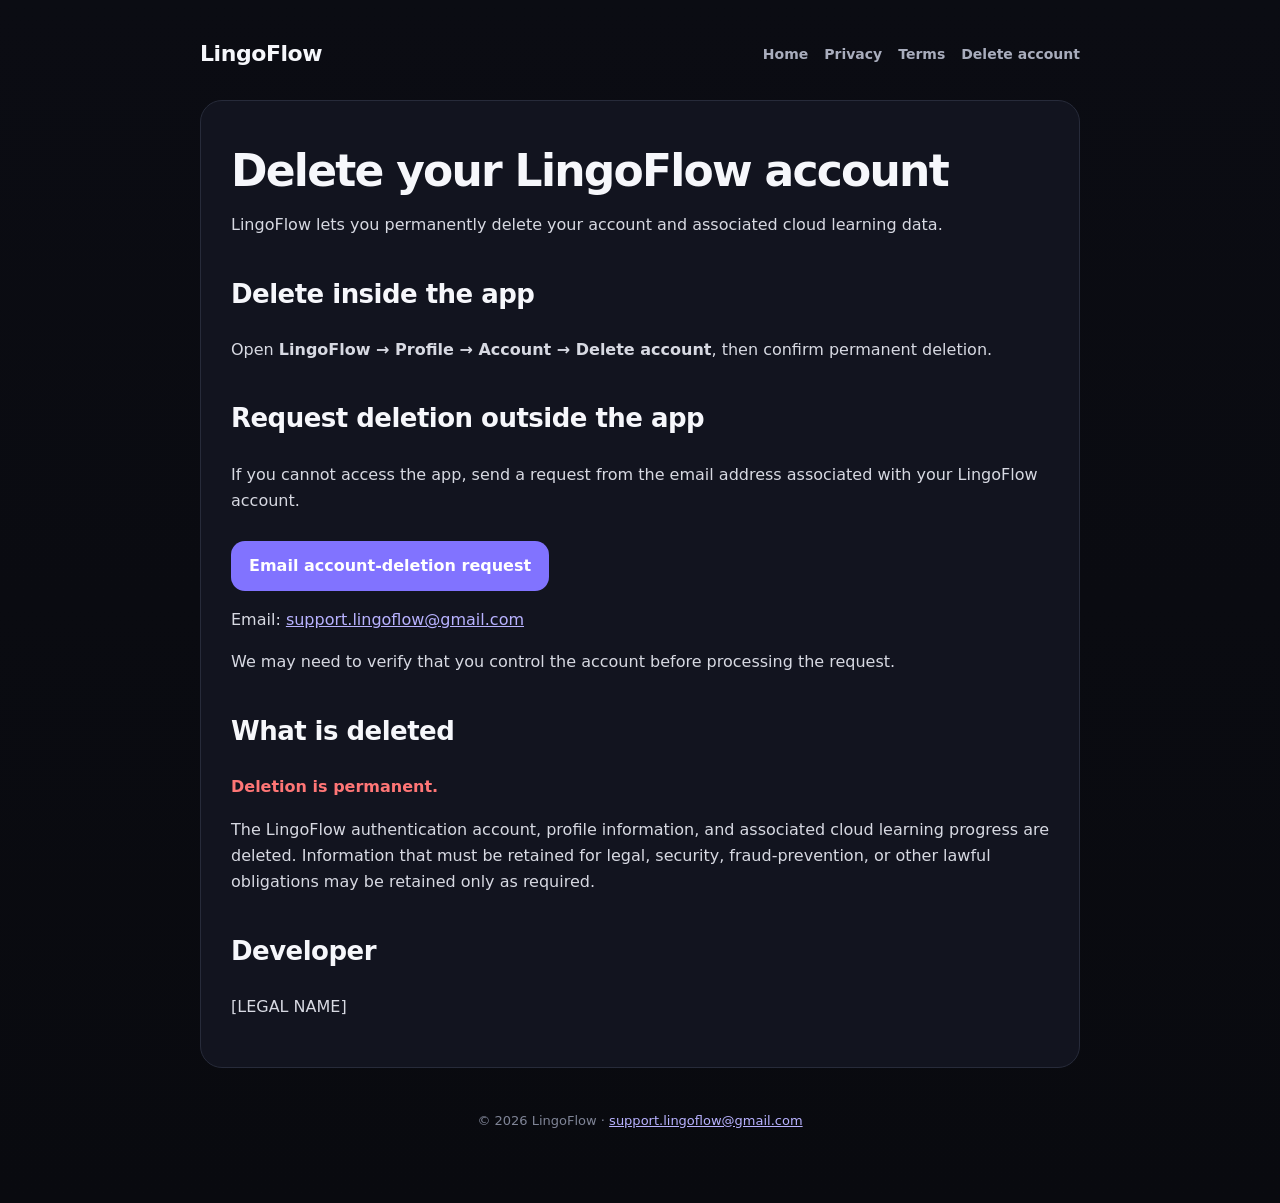
==== delete-account.html @ d7507dbf "Add files via upload" ====
<!doctype html>
<html lang="en">
<head>
<meta charset="utf-8"><meta name="viewport" content="width=device-width,initial-scale=1">
<title>Delete your LingoFlow account</title><link rel="stylesheet" href="styles.css">
</head>
<body><div class="wrap">

<nav class="nav">
  <div class="brand">LingoFlow</div>
  <div class="navlinks">
    <a href="index.html">Home</a>
    <a href="privacy.html">Privacy</a>
    <a href="terms.html">Terms</a>
    <a href="delete-account.html">Delete account</a>
  </div>
</nav>

<main class="content">
<h1 style="font-size:44px">Delete your LingoFlow account</h1>
<p>LingoFlow lets you permanently delete your account and associated cloud learning data.</p>

<h2>Delete inside the app</h2>
<p>Open <strong>LingoFlow → Profile → Account → Delete account</strong>, then confirm permanent deletion.</p>

<h2>Request deletion outside the app</h2>
<p>If you cannot access the app, send a request from the email address associated with your LingoFlow account.</p>
<a class="btn" href="mailto:support.lingoflow@gmail.com?subject=LingoFlow%20account%20deletion%20request">Email account-deletion request</a>
<p>Email: <a href="mailto:support.lingoflow@gmail.com">support.lingoflow@gmail.com</a></p>
<p>We may need to verify that you control the account before processing the request.</p>

<h2>What is deleted</h2>
<p class="danger">Deletion is permanent.</p>
<p>The LingoFlow authentication account, profile information, and associated cloud learning progress are deleted. Information that must be retained for legal, security, fraud-prevention, or other lawful obligations may be retained only as required.</p>

<h2>Developer</h2>
<p>[LEGAL NAME]</p>
</main>

<footer class="footer">
  © 2026 LingoFlow · <a href="mailto:support.lingoflow@gmail.com">support.lingoflow@gmail.com</a>
</footer>

</div></body></html>
---- styles.css ----
:root{
  --bg:#090a0f;
  --card:#141621;
  --text:#f6f7fb;
  --muted:#a9adbd;
  --line:#272b3a;
  --accent:#8173ff;
  --danger:#ff7676;
}
*{box-sizing:border-box}
html{scroll-behavior:smooth}
body{
  margin:0;
  font-family:Inter,system-ui,-apple-system,BlinkMacSystemFont,"Segoe UI",sans-serif;
  background:linear-gradient(180deg,#0b0c13 0%,#090a0f 100%);
  color:var(--text);
  line-height:1.65;
}
a{color:#b8b2ff}
.wrap{max-width:920px;margin:0 auto;padding:28px 20px 72px}
.nav{
  display:flex;align-items:center;justify-content:space-between;
  gap:16px;padding:8px 0 28px;
}
.brand{font-size:22px;font-weight:900;letter-spacing:-.02em}
.navlinks{display:flex;gap:16px;flex-wrap:wrap}
.navlinks a{text-decoration:none;color:var(--muted);font-weight:700;font-size:14px}
.hero{
  padding:64px 0 48px;
  text-align:center;
}
.badge{
  display:inline-block;padding:8px 12px;border:1px solid var(--line);
  border-radius:999px;color:#c9c5ff;background:#11131c;font-size:13px;font-weight:800
}
h1{font-size:clamp(38px,7vw,68px);line-height:1.02;margin:18px 0 18px;letter-spacing:-.04em}
h2{font-size:26px;margin-top:34px;letter-spacing:-.02em}
p{color:#d7d9e2}
.lead{font-size:19px;color:var(--muted);max-width:680px;margin:0 auto}
.grid{display:grid;grid-template-columns:repeat(3,1fr);gap:16px;margin-top:34px}
.card{
  display:block;text-decoration:none;color:var(--text);
  border:1px solid var(--line);background:rgba(20,22,33,.88);
  border-radius:20px;padding:22px;min-height:160px;
}
.card:hover{border-color:#4c4589}
.card p{color:var(--muted);margin-bottom:0}
.content{
  border:1px solid var(--line);background:rgba(20,22,33,.88);
  border-radius:22px;padding:30px;
}
.notice{
  border:1px solid #49426e;background:#151426;border-radius:16px;padding:14px 16px;
  color:#d9d5ff;
}
.danger{color:var(--danger);font-weight:800}
.footer{margin-top:42px;color:#7f8496;font-size:13px;text-align:center}
.btn{
  display:inline-block;text-decoration:none;background:var(--accent);color:white;
  padding:12px 18px;border-radius:14px;font-weight:800;margin-top:10px
}
@media(max-width:720px){
  .grid{grid-template-columns:1fr}
  .nav{align-items:flex-start;flex-direction:column}
  .content{padding:22px}
}
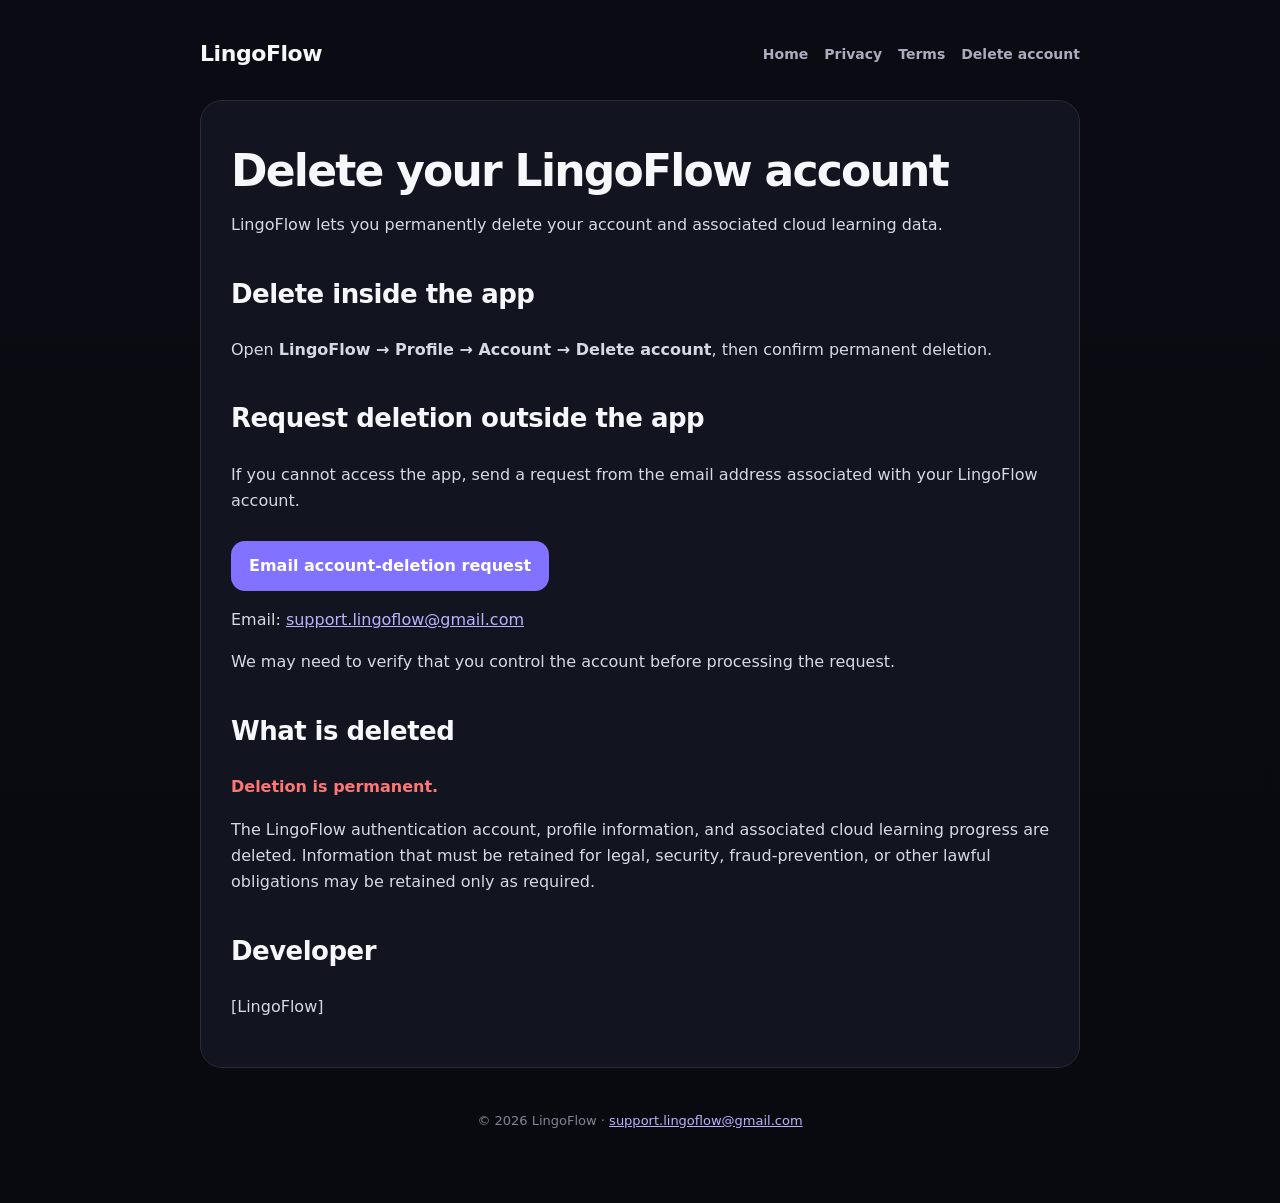
==== commit cf156df1: "delete-account.html" ====
--- a/delete-account.html
+++ b/delete-account.html
@@ -34,7 +34,7 @@
 <p>The LingoFlow authentication account, profile information, and associated cloud learning progress are deleted. Information that must be retained for legal, security, fraud-prevention, or other lawful obligations may be retained only as required.</p>
 
 <h2>Developer</h2>
-<p>[LEGAL NAME]</p>
+<p>[LingoFlow]</p>
 </main>
 
 <footer class="footer">
